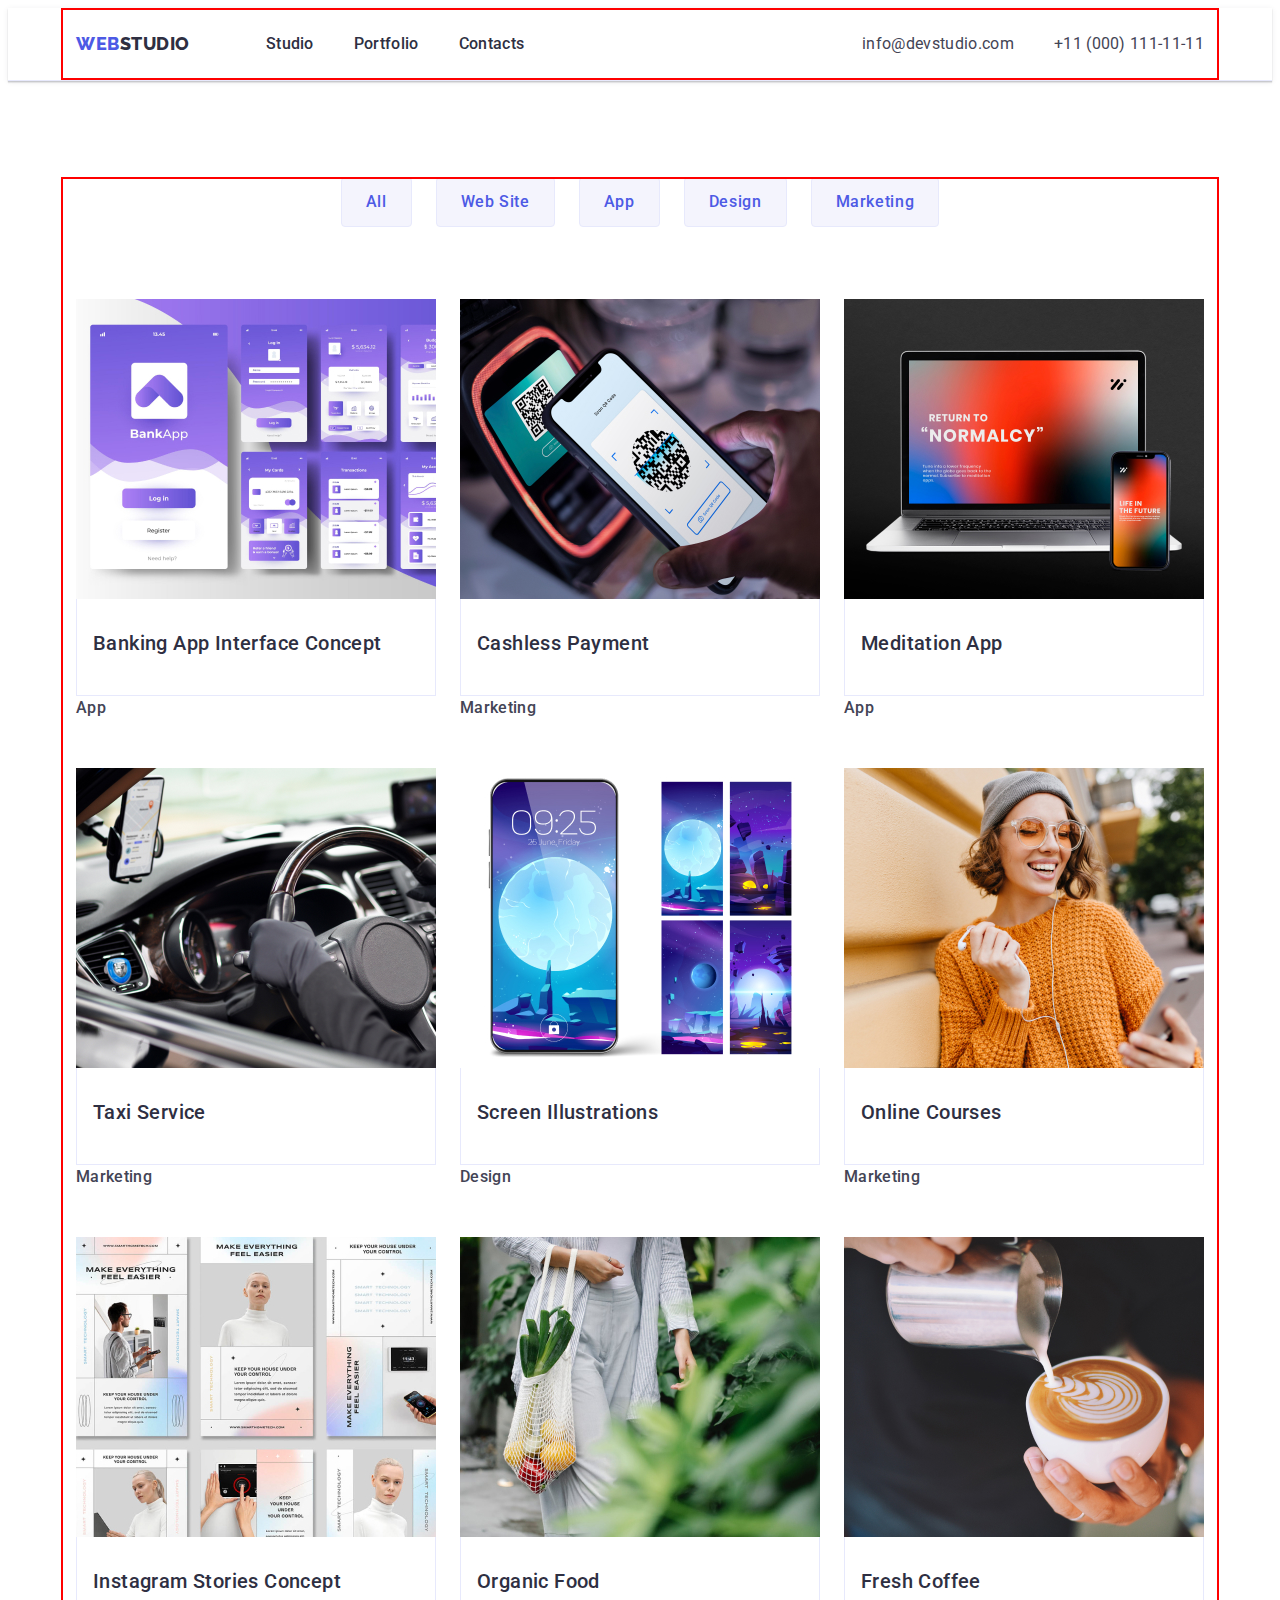
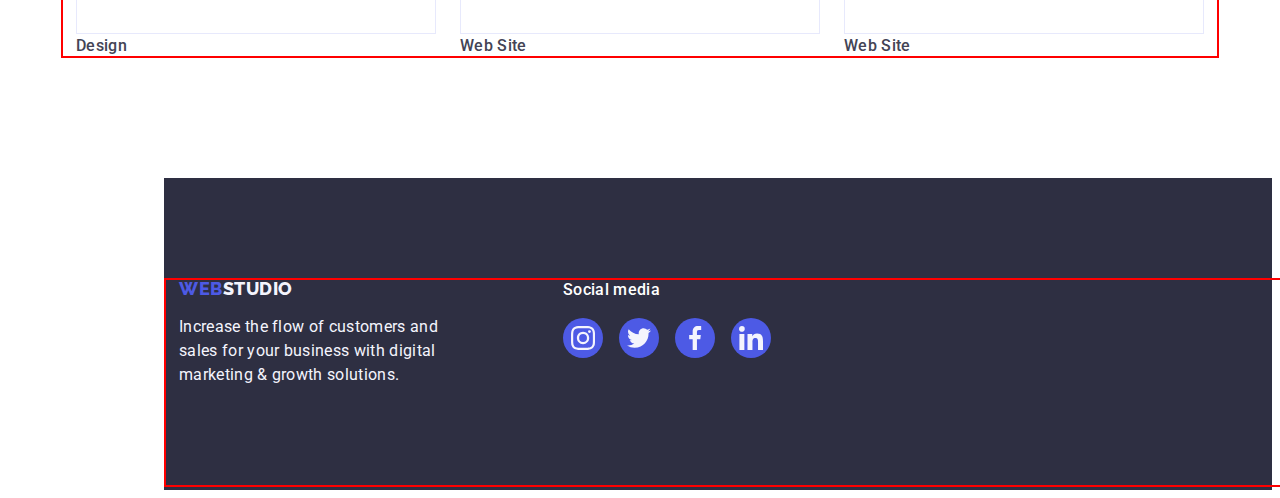
==== portfolio.html @ 08a03af3 "Initial commit" ====
<!DOCTYPE html>
<html lang="en">
  <head>
    <meta charset="UTF-8" />
    <meta http-equiv="X-UA-Compatible" content="IE=edge" />
    <meta name="viewport" content="width=device-width, initial-scale=1.0" />
    <title>WebStudio</title>
    <link rel="preconnect" href="https://fonts.googleapis.com" />
    <link rel="preconnect" href="https://fonts.gstatic.com" crossorigin />
    <link
      href="https://fonts.googleapis.com/css2?family=Raleway:wght@800&family=Roboto:wght@400;500;700&display=swap"
      rel="stylesheet"
    />
    <link
      rel="stylesheet"
      href="https://cdnjs.cloudflare.com/ajax/libs/modern-normalize/1.1.0/modern-normalize.min.css"
      integrity="sha512-wpPYUAdjBVSE4KJnH1VR1HeZfpl1ub8YT/NKx4PuQ5NmX2tKuGu6U/JRp5y+Y8XG2tV+wKQpNHVUX03MfMFn9Q=="
      crossorigin="anonymous"
      referrerpolicy="no-referrer"
    />
    <link rel="stylesheet" href="./css/styles.css" />
  </head>
  <body>
    <header class="header">
      <div class="header-container container">
        <nav class="header-main-nav">
          <a class="header-nav-logo link" href="./index.html"
            >Web<span class="header-logo-studio">Studio</span>
          </a>
          <ul class="header-nav-list list">
            <li class="header-nav-item">
              <a class="header-nav-link link" href="./index.html">Studio</a>
            </li>
            <li class="header-nav-item">
              <a class="header-nav-link link" href="./portfolio.html"
                >Portfolio</a
              >
            </li>
            <li class="header-nav-item">
              <a class="header-nav-link link" href="">Contacts</a>
            </li>
          </ul>
        </nav>
        <address class="header-address">
          <ul class="header-address-list list">
            <li class="header-address-item">
              <a
                class="header-address-link link"
                href="mailto:info@devstudio.com"
                >info@devstudio.com</a
              >
            </li>
            <li class="header-address-item">
              <a class="header-address-link link" href="tel:+110001111111"
                >+11 (000) 111-11-11</a
              >
            </li>
          </ul>
        </address>
      </div>
    </header>
    <main>
      <section class="filters">
        <div class="portfolio-container container">
          <h1 hidden>filters</h1>
          <ul class="filters-list list">
            <li class="filters-list-item">
              <button class="filters-button-all" type="button">All</button>
            </li>
            <li class="filters-list-item">
              <button class="filters-button-all" type="button">Web Site</button>
            </li>
            <li class="filters-list-item">
              <button class="filters-button-all" type="button">App</button>
            </li>
            <li class="filters-list-item">
              <button class="filters-button-all" type="button">Design</button>
            </li>
            <li class="filters-list-item">
              <button class="filters-button-all" type="button">
                Marketing
              </button>
            </li>
          </ul>
          <ul class="row-list list">
            <li class="row-list-item">
              <a class="row-link link" href="">
                <img
                  class="row-list-img"
                  src="./images/Row-1/img-1.jpg"
                  alt="Banking App"
                  width="360"
                  height="300"
                />
                <div class="app">
                  <h2 class="row-subtitle">Banking App Interface Concept</h2>
                </div>
                <p class="row-desc">App</p>
              </a>
            </li>
            <li class="row-list-item">
              <a class="row-link link" href="">
                <img
                  class="row-list-img"
                  src="./images/Row-1/img-2.jpg"
                  alt="Payment"
                  width="360"
                  height="300"
                />
                <div class="app">
                  <h2 class="row-subtitle">Cashless Payment</h2>
                </div>
                <p class="row-desc">Marketing</p>
              </a>
            </li>
            <li class="row-list-item">
              <a class="row-link link" href="">
                <img
                  class="row-list-img"
                  src="./images/Row-1/img-3.jpg"
                  alt="Meditation App"
                  width="360"
                  height="300"
                />
                <div class="app">
                  <h2 class="row-subtitle">Meditation App</h2>
                </div>
                <p class="row-desc">App</p>
              </a>
            </li>
            <li class="row-list-item">
              <a class="row-link link" href="">
                <img
                  class="row-list-img"
                  src="./images/Row-2/img-1.jpg"
                  alt="Taxi"
                  width="360"
                  height="300"
                />
                <div class="app">
                  <h2 class="row-subtitle">Taxi Service</h2>
                </div>
                <p class="row-desc">Marketing</p>
              </a>
            </li>
            <li class="row-list-item">
              <a class="row-link link" href="">
                <img
                  class="row-list-img"
                  src="./images/Row-2/img-2.jpg"
                  alt="Screen"
                  width="360"
                  height="300"
                />
                <div class="app">
                  <h2 class="row-subtitle">Screen Illustrations</h2>
                </div>
                <p class="row-desc">Design</p>
              </a>
            </li>
            <li class="row-list-item">
              <a class="row-link link" href="">
                <img
                  class="row-list-img"
                  src="./images/Row-2/img-3.jpg"
                  alt="Courses"
                  width="360"
                  height="300"
                />
                <div class="app">
                  <h2 class="row-subtitle">Online Courses</h2>
                </div>
                <p class="row-desc">Marketing</p>
              </a>
            </li>
            <li class="row-list-item">
              <a class="row-link link" href="">
                <img
                  class="row-list-img"
                  src="./images/Row-3/img-1.jpg"
                  alt="Instagram"
                  width="360"
                  height="300"
                />
                <div class="app">
                  <h2 class="row-subtitle">Instagram Stories Concept</h2>
                </div>
                <p class="row-desc">Design</p>
              </a>
            </li>
            <li class="row-list-item">
              <a class="row-link link" href="">
                <img
                  class="row-list-img"
                  src="./images/Row-3/img-2.jpg"
                  alt="Food"
                  width="360"
                  height="300"
                />
                <div class="app">
                  <h2 class="row-subtitle">Organic Food</h2>
                </div>
                <p class="row-desc">Web Site</p>
              </a>
            </li>
            <li class="row-list-item">
              <a class="row-link link" href="">
                <img
                  class="row-list-img"
                  src="./images/Row-3/img-3.jpg"
                  alt="Coffee"
                  width="360"
                  height="300"
                />
                <div class="app">
                  <h2 class="row-subtitle">Fresh Coffee</h2>
                </div>
                <p class="row-desc">Web Site</p>
              </a>
            </li>
          </ul>
        </div>
      </section>
    </main>
    <footer class="footer">
      <div class="footer-container container">
        <div class="footer-logo-container">
          <a class="footer-link link" href="./index.html"
            >Web<span class="logo-web-studio">Studio</span>
          </a>
          <p class="footer-desc">
            Increase the flow of customers and sales for your business with
            digital marketing & growth solutions.
          </p>
        </div>
        <div class="social-container">
          <p class="social-media">Social media</p>
          <ul class="socials-footer list">
            <li class="socials-item-footer">
              <a
                class="socials-link-footer link"
                href=""
                target="_blank"
                rel="noopener noreferrer"
                aria-label="Instagram icon"
              >
                <svg class="social-icons" width="24" height="24">
                  <use href="./images/icons.svg#instagram"></use>
                </svg>
              </a>
            </li>
            <li class="socials-item-footer">
              <a
                class="socials-link-footer link"
                href=""
                target="_blank"
                rel="noopener noreferrer"
                aria-label="Twitter icon"
              >
                <svg class="social-icons" width="24" height="24">
                  <use href="./images/icons.svg#twitter"></use>
                </svg>
              </a>
            </li>
            <li class="socials-item-footer">
              <a
                class="socials-link-footer link"
                href=""
                target="_blank"
                rel="noopener noreferrer"
                aria-label="Facebook icon"
              >
                <svg class="social-icons" width="24" height="24">
                  <use href="./images/icons.svg#facebook"></use>
                </svg>
              </a>
            </li>
            <li class="socials-item-footer">
              <a
                class="socials-link-footer link"
                href=""
                target="_blank"
                rel="noopener noreferrer"
                aria-label="Linkedin icon"
              >
                <svg class="social-icons" width="24" height="24">
                  <use href="./images/icons.svg#linkedin"></use>
                </svg>
              </a>
            </li>
          </ul>
        </div>
      </div>
    </footer>
  </body>
</html>
---- css/styles.css ----
:root {
  /* Fonts */
  --primary-font: Roboto, sans-serif;
  --secondary-font: Raleway, sans-serif;
  /* Color */
  --color-iris: #4d5ae5;
  --color-ocean: #404bbf;
  --color-navy-blue: #2e2f42;
  --color-green: #31d0aa;
  --color-slate: #434455;
  --color-light-slate: #8e8f99;
  --color-cornflower: #e7e9fc;
  --color-cloud: #f4f4fd;
  --color-navy-blue-modal: #2e2f42;
  --color-grey: #2e2f42;
  --color-white: #ffffff;
  --color-dairy: #fcfcfc;
  /* Others */
}

html {
  box-sizing: border-box;
}

*,
*::before,
*::after {
  box-sizing: inherit;
}

/* Base styles */
body {
  font-size: 16px;
  font-family: Roboto, sans-serif;
  font-weight: 400;
  font-style: normal;
  line-height: 24px;
  letter-spacing: 0.02em;
  text-decoration: none;
  text-transform: none;
  color: #434455;
  background-color: #ffffff;
}

/* Normalize vs Reset */
img {
  display: block;
}

.button {
  display: flex;
  font-family: Roboto, sans-serif;
  cursor: pointer;
  min-width: 169px;
  height: 56px;
  margin-left: 636px;
  position: absolute;
  flex-direction: row;
  align-items: flex-start;
  padding: 16px 32px;
  gap: 10px;
}
.section {
}

h1,
h2,
h3,
h4,
h5,
h6,
p {
  margin: 0;
}

.list {
  color: inherit;
  list-style: none;
  padding: 0;
  margin: 0;
}

.link {
  text-decoration: none;
}

.container {
  width: 1158px;
  margin: 0 auto;
  padding: 0 15px;

  outline: 2px solid red;
  outline-offset: -2px;
}

/* reset start */

.section-title {
  font-size: 36px;
  font-family: 'Roboto';
  font-weight: 700;
  font-style: normal;
  line-height: 40px;
  letter-spacing: 0.02em;
  text-decoration: none;
  text-transform: capitalize;
}
.subtitle {
  font-size: 20px;
  font-family: 'Roboto';
  font-weight: 500;
  font-style: normal;
  line-height: 24px;
  letter-spacing: 0.02em;
  text-decoration: none;
  text-transform: none;
}

.desc {
  font-size: 16px;
  font-family: 'Roboto';
  font-weight: 500;
  font-style: normal;
  line-height: 24px;
  letter-spacing: 0.02em;
  text-decoration: none;
  text-transform: none;
}

.small-text {
  font-size: 12px;
  font-family: 'Roboto';
  font-weight: 400;
  font-style: normal;
  line-height: 14px;
  letter-spacing: 0.04em;
  text-decoration: none;
  text-transform: none;
}

/* Header styles */
.header {
  border-bottom: 1px solid #e7e9fc;
  box-shadow: 0px 2px 1px rgba(46, 47, 66, 0.08),
    0px 1px 1px rgba(46, 47, 66, 0.16), 0px 1px 6px rgba(46, 47, 66, 0.08);
}

.header-container {
  display: flex;
  align-items: center;
  height: 72px;
}
.header-main-nav {
  display: flex;
  align-items: center;
  margin-right: auto;
}
.header-nav-link {
  font-family: Roboto, sans-serif;
  font-style: normal;
  font-weight: 500;
  font-size: 16px;
  line-height: 1.5;
  letter-spacing: 0.02em;
  color: #2e2f42;
}
.header-nav-logo {
  font-family: Raleway, sans-serif;
  font-style: normal;
  font-weight: 800;
  font-size: 18px;
  line-height: 1.17;
  display: flex;
  align-items: center;
  letter-spacing: 0.03em;
  text-transform: uppercase;
  color: var(--color-iris);
  margin-right: 76px;
}

.span {
  color: var(--color-navy-blue);
}
.header-nav-link:hover,
.header-nav-link:focus {
  color: var(--color-ocean);
}

.header-logo-studio {
  font-family: Raleway, sans-serif;
  font-style: normal;
  font-weight: 800;
  font-size: 18px;
  line-height: 1.17;
  letter-spacing: 0.03em;
  text-transform: uppercase;
  color: var(--color-navy-blue);
}
.header-nav-list {
  display: flex;
  gap: 40px;
}
.header-nav-item {
}
.header-address {
  font-style: normal;
}
.header-address-list {
  display: flex;
  gap: 40px;
}
.header-address-item {
}
.header-address-link {
  font-family: 'Roboto';
  font-style: normal;
  font-weight: 400;
  font-size: 16px;
  line-height: 24px;
  letter-spacing: 0.02em;
  color: #434455;
}
.header-address-link:hover,
.header-address-link:focus {
  color: #404bbf;
}

/* Section-Hero */

.hero-section {
  max-width: 1440px;
  height: 600px;
  margin-left: auto;
  margin-right: auto;
  background-color: var(--color-navy-blue);
  padding: 188px 0;
  background-image: linear-gradient(
      rgba(46, 47, 66, 0.7),
      rgba(46, 47, 66, 0.7)
    ),
    url(../images/Hero/hero.jpeg);
  background-repeat: no-repeat;
  background-position: center;
  background-size: cover;
}
.hero-container {
}
.main-hero-title {
  font-size: 56px;
  font-family: Roboto, sans-serif;
  font-weight: 700;
  font-style: normal;
  line-height: 1.07;
  text-align: center;
  letter-spacing: 0.02em;
  text-decoration: none;
  text-transform: none;
  color: #ffffff;
  max-width: 496px;
}
.hero-title-container {
}

.button {
  font-family: Roboto, sans-serif;
  background-color: var(--color-iris);
  font-style: normal;
  font-weight: 500;
  font-size: 16px;
  line-height: 1.5;
  align-items: center;
  letter-spacing: 0.04em;
  color: #ffffff;
  text-decoration: none;
  text-transform: none;
  height: 56px;
  border: none;
  border-radius: 4px;
}
.button:hover,
.button:focus {
  background-color: var(--color-ocean);
}

/* Section-1-advantage */

.advantage-section {
  padding: 120px 0;
}

.main-advantage-section {
}
.advantage-list {
  display: flex;
  gap: 24px;
}

.advantage-list-item {
  width: calc((100% - 72px) / 4);
}
.feature-icon {
  display: flex;
  align-items: center;
  justify-content: center;
  height: 112px;
  background-color: #f4f4fd;
  border-radius: 4px;
  margin-bottom: 8px;
}

.advantage-list-title {
  font-size: 20px;
  font-family: 'Roboto';
  font-weight: 500;
  font-style: normal;
  line-height: 1.2;
  letter-spacing: 0.02em;
  text-decoration: none;
  text-transform: none;
  color: #2e2f42;
  margin-bottom: 8px;
}
.advantage-list-subtitle {
}

/* Section-2-work */

.work-section {
  padding-bottom: 120px;
}

.section-title {
  font-size: 36px;
  font-family: 'Roboto';
  font-weight: 700;
  font-style: normal;
  line-height: 1.11;
  letter-spacing: 0.02em;
  text-decoration: none;
  text-transform: capitalize;
  text-align: center;
  color: #2e2f42;
  margin-bottom: 72px;
}
.work-title {
}
.work-list {
  display: flex;
  gap: 24px;
}
.list {
}
.work-list-item {
  width: calc((100% - 48px) / 3);
}
.work-list-img {
}

/* Section-3-team */

.team-section {
  background-color: #f4f4fd;
  padding: 120px 0;
}

.section-title {
  font-size: 36px;
  font-family: 'Roboto';
  font-weight: 700;
  font-style: normal;
  line-height: 1.11;
  letter-spacing: 0.02em;
  text-decoration: none;
  text-transform: capitalize;
  text-align: center;
  color: #2e2f42;
  margin-bottom: 72px;
}
.team-title {
}
.team-list {
  display: flex;
  gap: 24px;
}
.team-list-item {
  background-color: #ffffff;
  width: calc((100% - 72px) / 4);
  border-radius: 0px 0px 4px 4px;
  box-shadow: 0px 1px 6px rgba(46, 47, 66, 0.08),
    0px 1px 1px rgba(46, 47, 66, 0.16), 0px 2px 1px rgba(46, 47, 66, 0.08);
}
.container-profession {
  padding: 32px 0px;
}
.team-list-img {
}

.team-subtitle {
  font-size: 20px;
  font-family: 'Roboto';
  font-weight: 500;
  font-style: normal;
  line-height: 1.2;
  letter-spacing: 0.02em;
  text-decoration: none;
  text-transform: none;
  color: #2e2f42;
  text-align: center;
  margin-bottom: 8px;
}
.team-desc {
  font-size: 16px;
  font-family: 'Roboto';
  font-weight: 500;
  font-style: normal;
  line-height: 1.5;
  letter-spacing: 0.02em;
  text-decoration: none;
  text-transform: none;
  color: #434455;
  text-align: center;
}

.socials {
  display: flex;
  justify-content: center;
  gap: 24px;
}
.socials-item {
  width: 40px;
  height: 40px;
}
.socials-link {
  width: 100%;
  height: 100%;
  background-color: var(--color-iris);
  border-radius: 50%;
  display: flex;
  align-items: center;
  justify-content: center;
}
.socials-link:hover,
.socials-link:focus {
  background-color: var(--color-ocean);
}
.social-icons {
  fill: var(--color-cloud);
}

/* Section-4-customers */

.customers-section {
  padding-top: 120px;
  padding-bottom: 120px;
}
.customers-title {
  font-size: 36px;
  line-height: 1.1;
  color: var(--color-grey);
  margin-bottom: 72px;
  text-align: center;
}
.customers-list {
  display: flex;
  gap: 24px;
}
.customers-list-item {
  width: calc((100%-120px) / 6);
  height: 88px;
}
.customers-link {
  width: 100%;
  height: 100%;
  border: 1px solid #8e8f99;
  border-radius: 4px;
  display: flex;
  align-items: center;
  justify-content: center;
  color: var(--color-light-slate);
}
.customers-link:hover,
.customers-link:focus {
  border-color: var(--color-ocean);
  color: var(--color-ocean);
}
.customers-icons {
  fill: currentColor;
}
/* Footer styles */

.footer {
  max-width: 1440px;
  height: 312px;
  background-color: #2e2f42;
  padding: 100px 0;
  margin-left: auto;
  margin-right: auto;
  margin-left: 156px;
}
.footer-container {
  display: flex;
  align-items: baseline;
}
.social-container {
}
.footer-logo-container {
  margin-right: 120px;
}
.social-media {
  font-weight: 500;
  font-size: 16px;
  line-height: 1.5;
  letter-spacing: 0.02em;
  color: var(--color-white);
  margin-bottom: 16px;
}
.socials-footer {
  display: flex;
  gap: 16px;
}
.socials-item-footer {
  width: 40px;
  height: 40px;
}
.socials-link-footer {
  width: 100%;
  height: 100%;
  background-color: var(--color-iris);
  border-radius: 50%;
  display: flex;
  align-items: center;
  justify-content: center;
}
.socials-link-footer:hover,
.socials-link-footer:focus {
  background-color: var(--color-green);
}
.footer-link {
  font-family: Raleway, sans-serif;
  font-style: normal;
  font-weight: 800;
  font-size: 18px;
  line-height: 1.17;
  letter-spacing: 0.03em;
  text-transform: uppercase;
  color: var(--color-iris);
  display: flex;
  margin-bottom: 16px;
}

.logo-web-studio {
  font-family: Raleway, sans-serif;
  font-style: normal;
  font-weight: 800;
  font-size: 18px;
  line-height: 1.17;
  letter-spacing: 0.03em;
  text-transform: uppercase;
  color: #f4f4fd;
}
.footer-desc {
  font-family: 'Roboto';
  font-style: normal;
  font-weight: 400;
  font-size: 16px;
  line-height: 1.5;
  letter-spacing: 0.02em;
  color: #f4f4fd;

  width: 264px;
  height: 72px;
  margin-bottom: 100px;
}
.span {
  color: #f4f4fd;
}

/* PORTFOLIO */

.header {
}
.header-nav-link {
  font-family: 'Roboto';
  font-style: normal;
  font-weight: 500;
  font-size: 16px;
  line-height: 1.5;
  letter-spacing: 0.02em;
  color: #2e2f42;
}
.header-nav-logo {
  font-family: Raleway, sans-serif;
  font-style: normal;
  font-weight: 800;
  font-size: 18px;
  line-height: 1.17;
  display: flex;
  align-items: center;
  letter-spacing: 0.03em;
  text-transform: uppercase;
  color: var(--color-iris);
}

.span {
  color: var(--color-navy-blue);
}
.header-nav-link:hover,
.header-nav-link:focus {
  color: var(--color-ocean);
}

.header-logo-studio {
  font-family: Raleway, sans-serif;
  font-style: normal;
  font-weight: 800;
  font-size: 18px;
  line-height: 1.17;
  letter-spacing: 0.03em;
  text-transform: uppercase;
  color: var(--color-navy-blue);
}
.header-nav-list {
}
.header-nav-item {
}
.header-address {
  font-style: normal;
}
.header-address-list {
}
.header-address-item {
}
.header-address-link {
  font-family: 'Roboto';
  font-style: normal;
  font-weight: 400;
  font-size: 16px;
  line-height: 24px;
  letter-spacing: 0.02em;
  color: #434455;
}
.header-address-link:hover,
.header-address-link:focus {
  color: #404bbf;
}

/* Filters styles */

.filters {
  padding: 96px 0 120px;
}
.filters-list {
  display: flex;
  justify-content: center;
  gap: 24px;
  margin-bottom: 72px;
}
.filters-list-item {
}

.filters-button-all {
  font-family: Roboto, sans-serif;
  font-style: normal;
  font-weight: 500;
  font-size: 16px;
  line-height: 1.5;
  letter-spacing: 0.04em;
  color: #4d5ae5;
  background: #f4f4fd;
  cursor: pointer;
  padding: 12px 24px;
  border: 1px solid var(--color-cornflower);
  border-radius: 4px;
}
.filters-button-all:hover,
.filters-button-all:focus {
  background-color: #404bbf;
  color: #ffffff;
  border: 1px solid transparent;
  box-shadow: 0px 3px 1px rgba(0, 0, 0, 0.1), 0px 2px 1px rgba(0, 0, 0, 0.08),
    0px 2px 2px rgba(0, 0, 0, 0.12);
}

.list {
}

.row-list {
  display: flex;
  flex-wrap: wrap;
  column-gap: 24px;
  row-gap: 48px;
}

.row-list-item {
  width: calc((100% - 48px) / 3);
  display: block;
}
.row-link {
  display: block;
}
.row-link:hover,
.row-link:focus {
  box-shadow: 0px 1px 6px rgba(46, 47, 66, 0.08),
    0px 1px 1px rgba(46, 47, 66, 0.16), 0px 2px 1px rgba(46, 47, 66, 0.08);
}
.row-list-img {
}
.app {
  padding: 32px 16px;
  border: 1px solid #e7e9fc;
  border-top: none;
}
.row-subtitle {
  font-size: 20px;
  font-family: 'Roboto';
  font-weight: 500;
  font-style: normal;
  line-height: 1.2;
  letter-spacing: 0.02em;
  text-decoration: none;
  text-transform: none;
  color: #2e2f42;
  margin-bottom: 8px;
}
.row-desc {
  font-size: 16px;
  font-family: 'Roboto';
  font-weight: 500;
  font-style: normal;
  line-height: 1.5;
  letter-spacing: 0.02em;
  text-decoration: none;
  text-transform: none;
  color: #434455;
}
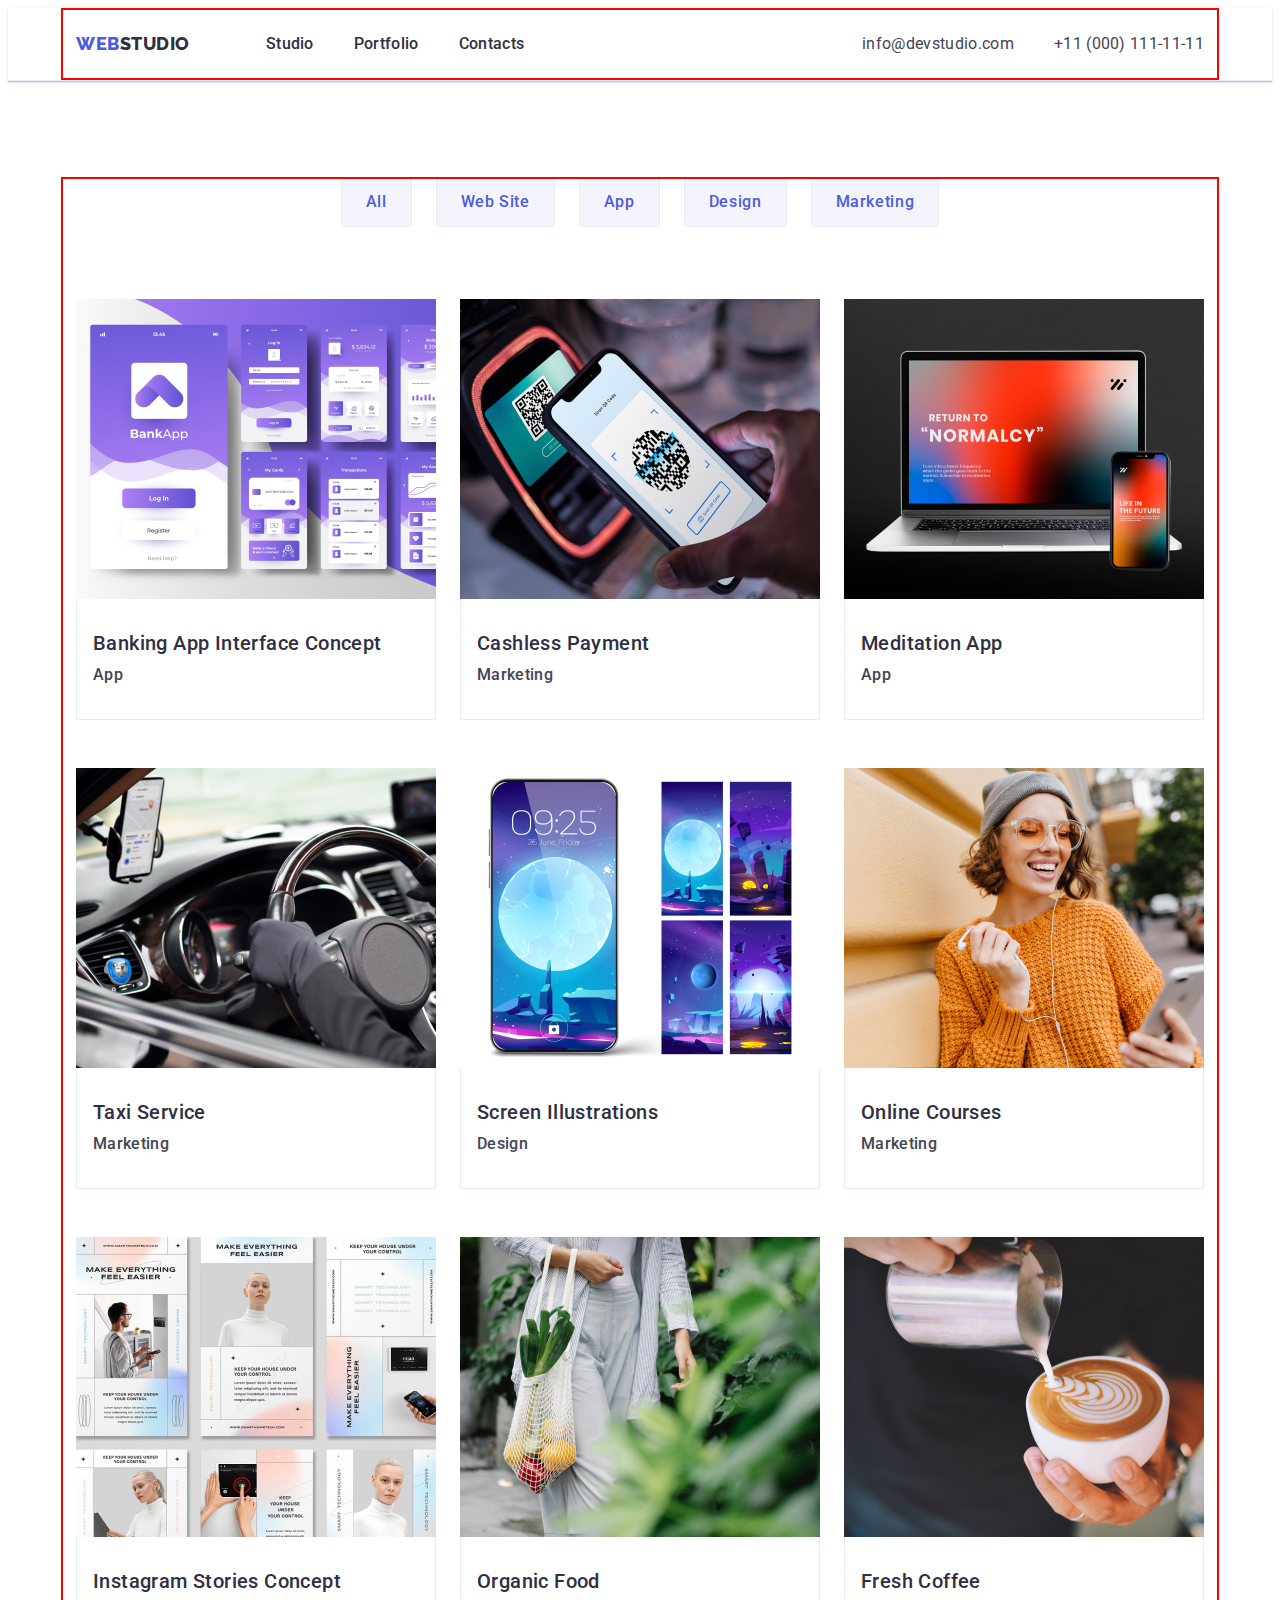
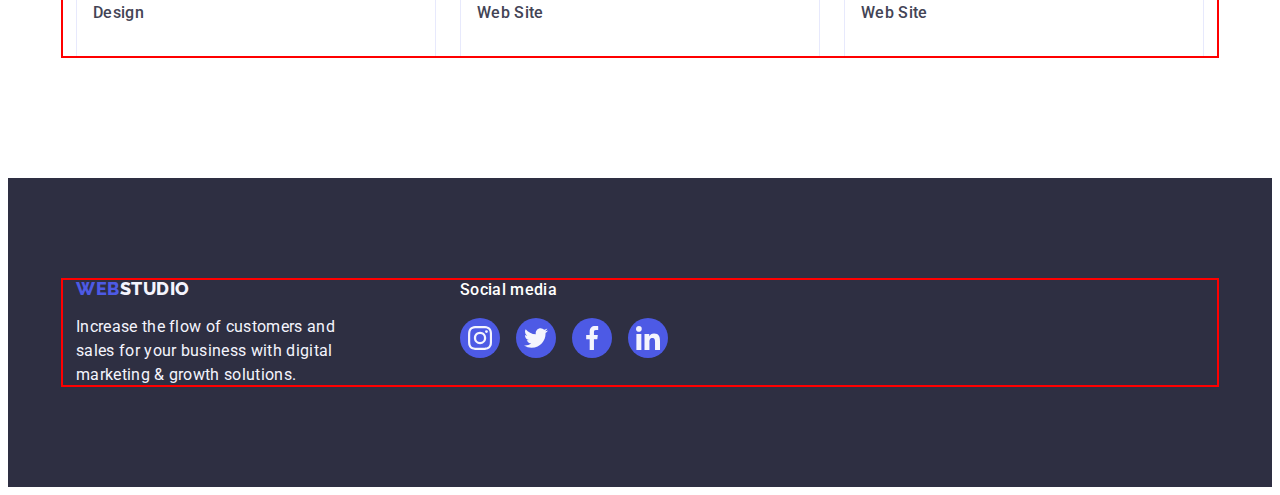
==== commit 86385765: "remark" ====
--- a/portfolio.html
+++ b/portfolio.html
@@ -94,8 +94,8 @@
                 />
                 <div class="app">
                   <h2 class="row-subtitle">Banking App Interface Concept</h2>
-                </div>
-                <p class="row-desc">App</p>
+                  <p class="row-desc">App</p>
+                </div>
               </a>
             </li>
             <li class="row-list-item">
@@ -109,8 +109,8 @@
                 />
                 <div class="app">
                   <h2 class="row-subtitle">Cashless Payment</h2>
-                </div>
-                <p class="row-desc">Marketing</p>
+                  <p class="row-desc">Marketing</p>
+                </div>
               </a>
             </li>
             <li class="row-list-item">
@@ -124,8 +124,8 @@
                 />
                 <div class="app">
                   <h2 class="row-subtitle">Meditation App</h2>
-                </div>
-                <p class="row-desc">App</p>
+                  <p class="row-desc">App</p>
+                </div>
               </a>
             </li>
             <li class="row-list-item">
@@ -139,8 +139,8 @@
                 />
                 <div class="app">
                   <h2 class="row-subtitle">Taxi Service</h2>
-                </div>
-                <p class="row-desc">Marketing</p>
+                  <p class="row-desc">Marketing</p>
+                </div>
               </a>
             </li>
             <li class="row-list-item">
@@ -154,8 +154,8 @@
                 />
                 <div class="app">
                   <h2 class="row-subtitle">Screen Illustrations</h2>
-                </div>
-                <p class="row-desc">Design</p>
+                  <p class="row-desc">Design</p>
+                </div>
               </a>
             </li>
             <li class="row-list-item">
@@ -169,8 +169,8 @@
                 />
                 <div class="app">
                   <h2 class="row-subtitle">Online Courses</h2>
-                </div>
-                <p class="row-desc">Marketing</p>
+                  <p class="row-desc">Marketing</p>
+                </div>
               </a>
             </li>
             <li class="row-list-item">
@@ -184,8 +184,8 @@
                 />
                 <div class="app">
                   <h2 class="row-subtitle">Instagram Stories Concept</h2>
-                </div>
-                <p class="row-desc">Design</p>
+                  <p class="row-desc">Design</p>
+                </div>
               </a>
             </li>
             <li class="row-list-item">
@@ -199,8 +199,8 @@
                 />
                 <div class="app">
                   <h2 class="row-subtitle">Organic Food</h2>
-                </div>
-                <p class="row-desc">Web Site</p>
+                  <p class="row-desc">Web Site</p>
+                </div>
               </a>
             </li>
             <li class="row-list-item">
@@ -214,8 +214,8 @@
                 />
                 <div class="app">
                   <h2 class="row-subtitle">Fresh Coffee</h2>
-                </div>
-                <p class="row-desc">Web Site</p>
+                  <p class="row-desc">Web Site</p>
+                </div>
               </a>
             </li>
           </ul>
--- a/css/styles.css
+++ b/css/styles.css
@@ -257,8 +257,8 @@
   text-transform: none;
   color: #ffffff;
   max-width: 496px;
-}
-.hero-title-container {
+  margin: auto;
+  margin-bottom: 48px;
 }
 
 .button {
@@ -411,7 +411,7 @@
 .team-desc {
   font-size: 16px;
   font-family: 'Roboto';
-  font-weight: 500;
+  font-weight: 400;
   font-style: normal;
   line-height: 1.5;
   letter-spacing: 0.02em;
@@ -419,6 +419,7 @@
   text-transform: none;
   color: #434455;
   text-align: center;
+  margin-bottom: 8px;
 }
 
 .socials {
@@ -489,13 +490,8 @@
 /* Footer styles */
 
 .footer {
-  max-width: 1440px;
-  height: 312px;
   background-color: #2e2f42;
   padding: 100px 0;
-  margin-left: auto;
-  margin-right: auto;
-  margin-left: 156px;
 }
 .footer-container {
   display: flex;
@@ -568,8 +564,6 @@
   color: #f4f4fd;
 
   width: 264px;
-  height: 72px;
-  margin-bottom: 100px;
 }
 .span {
   color: #f4f4fd;
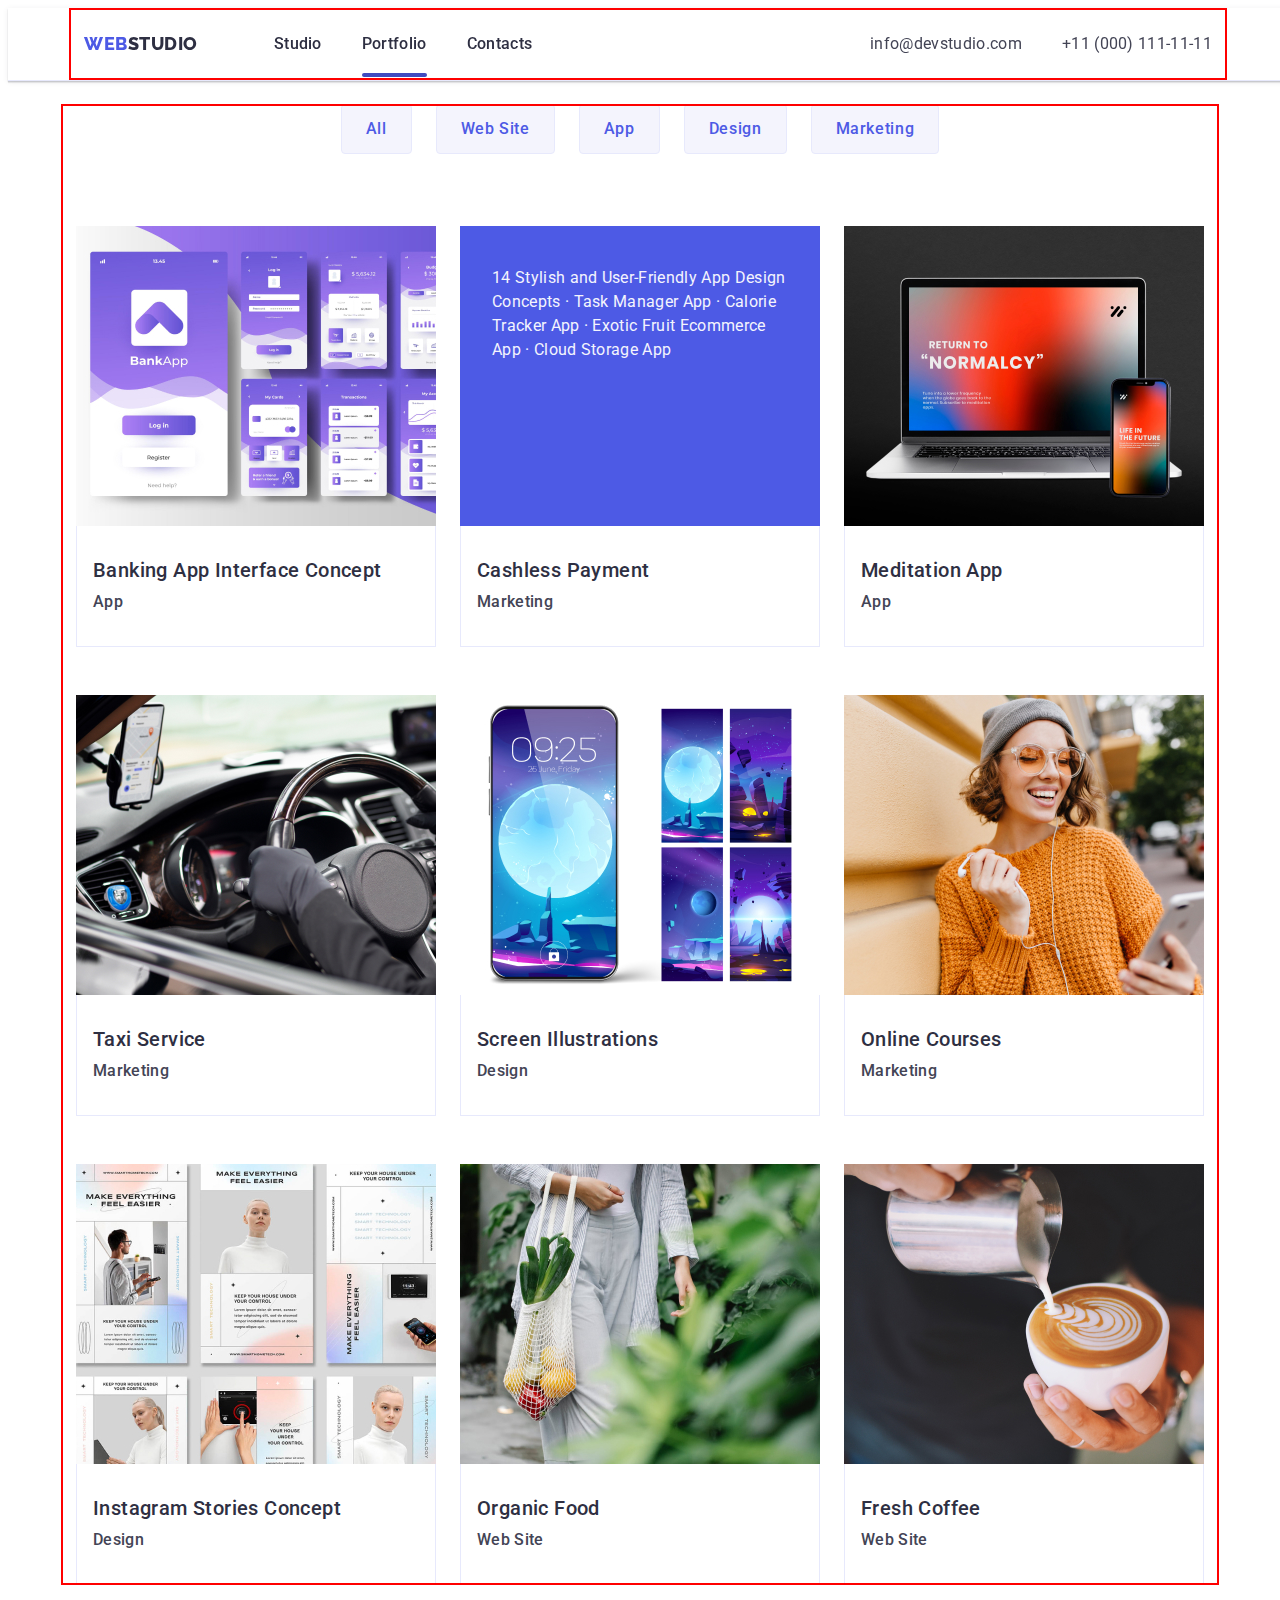
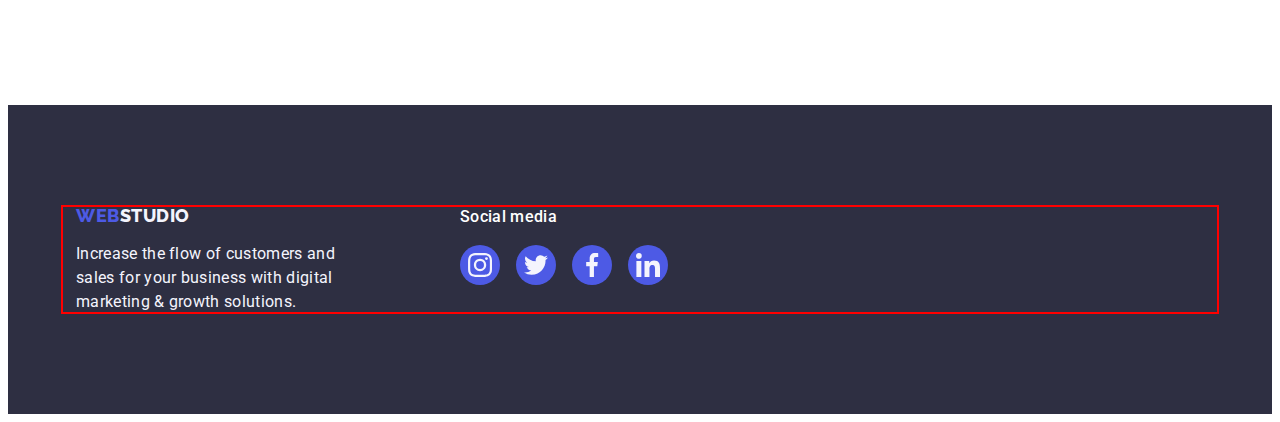
==== commit 73e343ba: "preposition" ====
--- a/portfolio.html
+++ b/portfolio.html
@@ -32,7 +32,7 @@
               <a class="header-nav-link link" href="./index.html">Studio</a>
             </li>
             <li class="header-nav-item">
-              <a class="header-nav-link link" href="./portfolio.html"
+              <a class="header-nav-link link active" href="./portfolio.html"
                 >Portfolio</a
               >
             </li>
@@ -100,13 +100,22 @@
             </li>
             <li class="row-list-item">
               <a class="row-link link" href="">
-                <img
-                  class="row-list-img"
-                  src="./images/Row-1/img-2.jpg"
-                  alt="Payment"
-                  width="360"
-                  height="300"
-                />
+                <div class="row-thumb">
+                  <img
+                    class="row-list-img"
+                    src="./images/Row-1/img-2.jpg"
+                    alt="Payment"
+                    width="360"
+                    height="300"
+                  />
+                  <div class="overlay">
+                    <p class="overlay-text">
+                      14 Stylish and User-Friendly App Design Concepts · Task
+                      Manager App · Calorie Tracker App · Exotic Fruit Ecommerce
+                      App · Cloud Storage App
+                    </p>
+                  </div>
+                </div>
                 <div class="app">
                   <h2 class="row-subtitle">Cashless Payment</h2>
                   <p class="row-desc">Marketing</p>
--- a/css/styles.css
+++ b/css/styles.css
@@ -140,6 +140,8 @@
 
 /* Header styles */
 .header {
+  position: fixed;
+  width: 100%;
   border-bottom: 1px solid #e7e9fc;
   box-shadow: 0px 2px 1px rgba(46, 47, 66, 0.08),
     0px 1px 1px rgba(46, 47, 66, 0.16), 0px 1px 6px rgba(46, 47, 66, 0.08);
@@ -155,7 +157,13 @@
   align-items: center;
   margin-right: auto;
 }
+.header-nav-list {
+  display: flex;
+  gap: 40px;
+}
 .header-nav-link {
+  position: relative;
+
   font-family: Roboto, sans-serif;
   font-style: normal;
   font-weight: 500;
@@ -184,6 +192,20 @@
 .header-nav-link:hover,
 .header-nav-link:focus {
   color: var(--color-ocean);
+}
+
+.header-nav-link::after {
+  content: '';
+  position: absolute;
+  bottom: -24px;
+  left: 0;
+  display: block;
+  width: 100%;
+  height: 4px;
+  border-radius: 2px;
+}
+.header-nav-link.active::after {
+  background-color: var(--color-ocean);
 }
 
 .header-logo-studio {
@@ -196,10 +218,7 @@
   text-transform: uppercase;
   color: var(--color-navy-blue);
 }
-.header-nav-list {
-  display: flex;
-  gap: 40px;
-}
+
 .header-nav-item {
 }
 .header-address {
@@ -569,6 +588,49 @@
   color: #f4f4fd;
 }
 
+/*Modal window */
+
+.backdrop {
+  display: none;
+  position: fixed;
+  top: 0;
+  left: 0;
+
+  width: 100%;
+  height: 100%;
+
+  background: rgba(46, 47, 66, 0.4);
+  backdrop-filter: blur (2px);
+}
+.modal {
+  position: absolute;
+  top: calc(50% - 292px);
+  left: calc(50% - 204px);
+
+  width: 408px;
+  height: 584px;
+  background-color: #fcfcfc;
+  border-radius: 4px;
+}
+.modal-close-btn {
+  position: absolute;
+
+  display: flex;
+  align-items: center;
+  justify-content: center;
+
+  top: 24px;
+  right: 24px;
+  padding: 0;
+
+  border-radius: 4px;
+}
+.modal-close-icon {
+  width: 8px;
+  height: 8px;
+  background: #2e2f42;
+}
+
 /* PORTFOLIO */
 
 .header {
@@ -697,8 +759,40 @@
   box-shadow: 0px 1px 6px rgba(46, 47, 66, 0.08),
     0px 1px 1px rgba(46, 47, 66, 0.16), 0px 2px 1px rgba(46, 47, 66, 0.08);
 }
+
+.row-thumb {
+  position: relative;
+}
 .row-list-img {
 }
+
+/* Overlay */
+.overlay {
+  position: absolute;
+  width: 100%;
+  height: 100%;
+  left: 0px;
+  top: 0px;
+
+  background: var(--color-iris);
+  mix-blend-mode: normal;
+}
+.overlay-text {
+  font-family: 'Roboto';
+  font-style: normal;
+  font-weight: 400;
+  font-size: 16px;
+  line-height: 1.5;
+  letter-spacing: 0.02em;
+
+  position: absolute;
+  width: 296px;
+  height: 96px;
+  left: 32px;
+  top: 40px;
+  color: var(--color-cloud);
+}
+
 .app {
   padding: 32px 16px;
   border: 1px solid #e7e9fc;
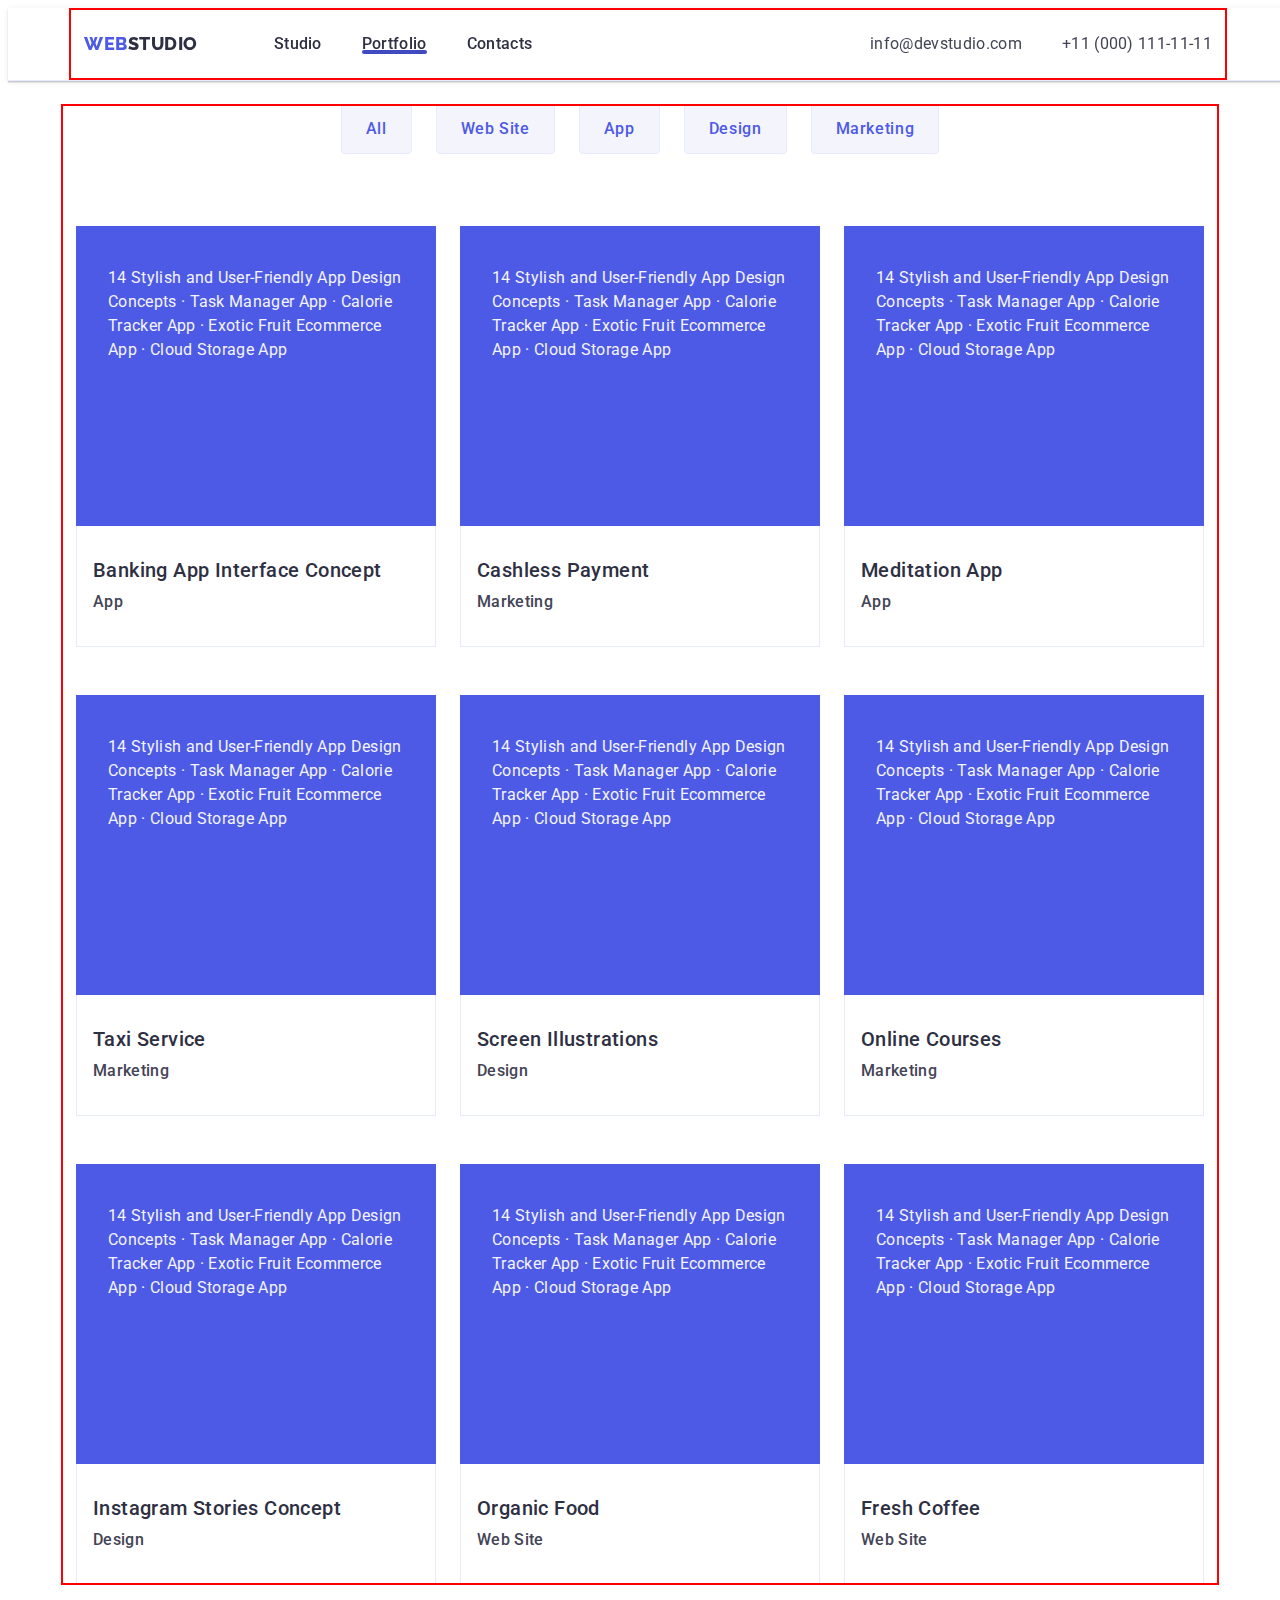
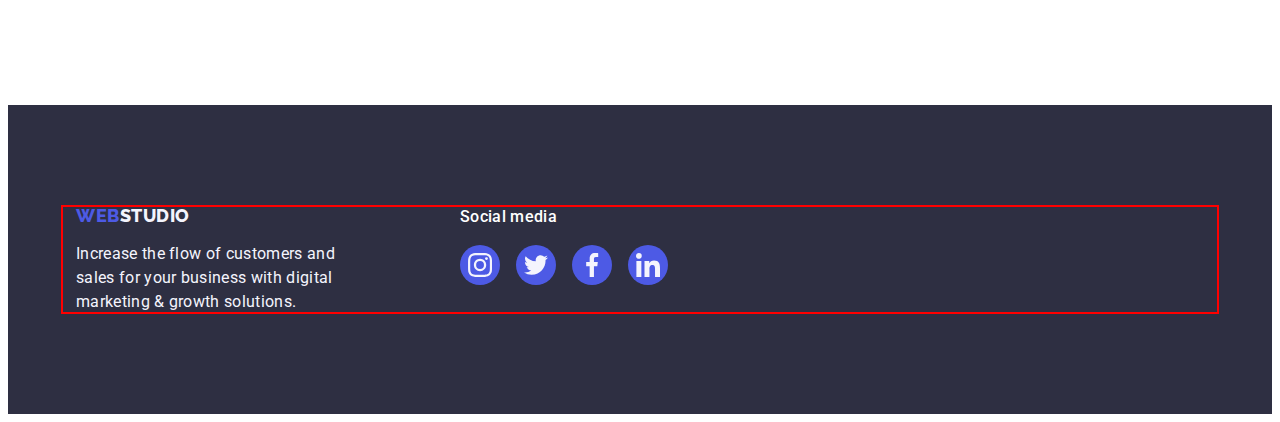
==== commit 8d098305: "portfolio" ====
--- a/portfolio.html
+++ b/portfolio.html
@@ -85,13 +85,22 @@
           <ul class="row-list list">
             <li class="row-list-item">
               <a class="row-link link" href="">
-                <img
-                  class="row-list-img"
-                  src="./images/Row-1/img-1.jpg"
-                  alt="Banking App"
-                  width="360"
-                  height="300"
-                />
+                <div class="row-thumb">
+                  <img
+                    class="row-list-img"
+                    src="./images/Row-1/img-1.jpg"
+                    alt="Banking App"
+                    width="360"
+                    height="300"
+                  />
+                  <div class="overlay">
+                    <p class="overlay-text">
+                      14 Stylish and User-Friendly App Design Concepts · Task
+                      Manager App · Calorie Tracker App · Exotic Fruit Ecommerce
+                      App · Cloud Storage App
+                    </p>
+                  </div>
+                </div>
                 <div class="app">
                   <h2 class="row-subtitle">Banking App Interface Concept</h2>
                   <p class="row-desc">App</p>
@@ -124,13 +133,22 @@
             </li>
             <li class="row-list-item">
               <a class="row-link link" href="">
-                <img
-                  class="row-list-img"
-                  src="./images/Row-1/img-3.jpg"
-                  alt="Meditation App"
-                  width="360"
-                  height="300"
-                />
+                <div class="row-thumb">
+                  <img
+                    class="row-list-img"
+                    src="./images/Row-1/img-3.jpg"
+                    alt="Meditation App"
+                    width="360"
+                    height="300"
+                  />
+                  <div class="overlay">
+                    <p class="overlay-text">
+                      14 Stylish and User-Friendly App Design Concepts · Task
+                      Manager App · Calorie Tracker App · Exotic Fruit Ecommerce
+                      App · Cloud Storage App
+                    </p>
+                  </div>
+                </div>
                 <div class="app">
                   <h2 class="row-subtitle">Meditation App</h2>
                   <p class="row-desc">App</p>
@@ -139,13 +157,22 @@
             </li>
             <li class="row-list-item">
               <a class="row-link link" href="">
-                <img
-                  class="row-list-img"
-                  src="./images/Row-2/img-1.jpg"
-                  alt="Taxi"
-                  width="360"
-                  height="300"
-                />
+                <div class="row-thumb">
+                  <img
+                    class="row-list-img"
+                    src="./images/Row-2/img-1.jpg"
+                    alt="Taxi"
+                    width="360"
+                    height="300"
+                  />
+                  <div class="overlay">
+                    <p class="overlay-text">
+                      14 Stylish and User-Friendly App Design Concepts · Task
+                      Manager App · Calorie Tracker App · Exotic Fruit Ecommerce
+                      App · Cloud Storage App
+                    </p>
+                  </div>
+                </div>
                 <div class="app">
                   <h2 class="row-subtitle">Taxi Service</h2>
                   <p class="row-desc">Marketing</p>
@@ -154,13 +181,22 @@
             </li>
             <li class="row-list-item">
               <a class="row-link link" href="">
-                <img
-                  class="row-list-img"
-                  src="./images/Row-2/img-2.jpg"
-                  alt="Screen"
-                  width="360"
-                  height="300"
-                />
+                <div class="row-thumb">
+                  <img
+                    class="row-list-img"
+                    src="./images/Row-2/img-2.jpg"
+                    alt="Screen"
+                    width="360"
+                    height="300"
+                  />
+                  <div class="overlay">
+                    <p class="overlay-text">
+                      14 Stylish and User-Friendly App Design Concepts · Task
+                      Manager App · Calorie Tracker App · Exotic Fruit Ecommerce
+                      App · Cloud Storage App
+                    </p>
+                  </div>
+                </div>
                 <div class="app">
                   <h2 class="row-subtitle">Screen Illustrations</h2>
                   <p class="row-desc">Design</p>
@@ -169,13 +205,22 @@
             </li>
             <li class="row-list-item">
               <a class="row-link link" href="">
-                <img
-                  class="row-list-img"
-                  src="./images/Row-2/img-3.jpg"
-                  alt="Courses"
-                  width="360"
-                  height="300"
-                />
+                <div class="row-thumb">
+                  <img
+                    class="row-list-img"
+                    src="./images/Row-2/img-3.jpg"
+                    alt="Courses"
+                    width="360"
+                    height="300"
+                  />
+                  <div class="overlay">
+                    <p class="overlay-text">
+                      14 Stylish and User-Friendly App Design Concepts · Task
+                      Manager App · Calorie Tracker App · Exotic Fruit Ecommerce
+                      App · Cloud Storage App
+                    </p>
+                  </div>
+                </div>
                 <div class="app">
                   <h2 class="row-subtitle">Online Courses</h2>
                   <p class="row-desc">Marketing</p>
@@ -184,13 +229,22 @@
             </li>
             <li class="row-list-item">
               <a class="row-link link" href="">
-                <img
-                  class="row-list-img"
-                  src="./images/Row-3/img-1.jpg"
-                  alt="Instagram"
-                  width="360"
-                  height="300"
-                />
+                <div class="row-thumb">
+                  <img
+                    class="row-list-img"
+                    src="./images/Row-3/img-1.jpg"
+                    alt="Instagram"
+                    width="360"
+                    height="300"
+                  />
+                  <div class="overlay">
+                    <p class="overlay-text">
+                      14 Stylish and User-Friendly App Design Concepts · Task
+                      Manager App · Calorie Tracker App · Exotic Fruit Ecommerce
+                      App · Cloud Storage App
+                    </p>
+                  </div>
+                </div>
                 <div class="app">
                   <h2 class="row-subtitle">Instagram Stories Concept</h2>
                   <p class="row-desc">Design</p>
@@ -199,13 +253,22 @@
             </li>
             <li class="row-list-item">
               <a class="row-link link" href="">
-                <img
-                  class="row-list-img"
-                  src="./images/Row-3/img-2.jpg"
-                  alt="Food"
-                  width="360"
-                  height="300"
-                />
+                <div class="row-thumb">
+                  <img
+                    class="row-list-img"
+                    src="./images/Row-3/img-2.jpg"
+                    alt="Food"
+                    width="360"
+                    height="300"
+                  />
+                  <div class="overlay">
+                    <p class="overlay-text">
+                      14 Stylish and User-Friendly App Design Concepts · Task
+                      Manager App · Calorie Tracker App · Exotic Fruit Ecommerce
+                      App · Cloud Storage App
+                    </p>
+                  </div>
+                </div>
                 <div class="app">
                   <h2 class="row-subtitle">Organic Food</h2>
                   <p class="row-desc">Web Site</p>
@@ -214,13 +277,22 @@
             </li>
             <li class="row-list-item">
               <a class="row-link link" href="">
-                <img
-                  class="row-list-img"
-                  src="./images/Row-3/img-3.jpg"
-                  alt="Coffee"
-                  width="360"
-                  height="300"
-                />
+                <div class="row-thumb">
+                  <img
+                    class="row-list-img"
+                    src="./images/Row-3/img-3.jpg"
+                    alt="Coffee"
+                    width="360"
+                    height="300"
+                  />
+                  <div class="overlay">
+                    <p class="overlay-text">
+                      14 Stylish and User-Friendly App Design Concepts · Task
+                      Manager App · Calorie Tracker App · Exotic Fruit Ecommerce
+                      App · Cloud Storage App
+                    </p>
+                  </div>
+                </div>
                 <div class="app">
                   <h2 class="row-subtitle">Fresh Coffee</h2>
                   <p class="row-desc">Web Site</p>
--- a/css/styles.css
+++ b/css/styles.css
@@ -16,6 +16,8 @@
   --color-white: #ffffff;
   --color-dairy: #fcfcfc;
   /* Others */
+  --header-idx: 10;
+  --modal-idx: 100;
 }
 
 html {
@@ -141,11 +143,16 @@
 /* Header styles */
 .header {
   position: fixed;
+  z-index: var(--header-idx);
+
   width: 100%;
   border-bottom: 1px solid #e7e9fc;
   box-shadow: 0px 2px 1px rgba(46, 47, 66, 0.08),
     0px 1px 1px rgba(46, 47, 66, 0.16), 0px 1px 6px rgba(46, 47, 66, 0.08);
 }
+.header.no-transparency {
+  background-color: var(--color-white);
+}
 
 .header-container {
   display: flex;
@@ -170,7 +177,9 @@
   font-size: 16px;
   line-height: 1.5;
   letter-spacing: 0.02em;
-  color: #2e2f42;
+  color: var(--color-grey);
+
+  transition: color 250ms cubic-bezier(0.4, 0, 0.2, 1);
 }
 .header-nav-logo {
   font-family: Raleway, sans-serif;
@@ -197,8 +206,8 @@
 .header-nav-link::after {
   content: '';
   position: absolute;
-  bottom: -24px;
   left: 0;
+  bottom: -1px;
   display: block;
   width: 100%;
   height: 4px;
@@ -206,6 +215,7 @@
 }
 .header-nav-link.active::after {
   background-color: var(--color-ocean);
+  color: var(--color-ocean);
 }
 
 .header-logo-studio {
@@ -220,6 +230,7 @@
 }
 
 .header-nav-item {
+  color: var(--color-ocean);
 }
 .header-address {
   font-style: normal;
@@ -238,6 +249,8 @@
   line-height: 24px;
   letter-spacing: 0.02em;
   color: #434455;
+
+  transition: color 250ms cubic-bezier(0.4, 0, 0.2, 1);
 }
 .header-address-link:hover,
 .header-address-link:focus {
@@ -295,6 +308,8 @@
   height: 56px;
   border: none;
   border-radius: 4px;
+
+  transition: background-color 250ms cubic-bezier(0.4, 0, 0.2, 1);
 }
 .button:hover,
 .button:focus {
@@ -458,6 +473,8 @@
   display: flex;
   align-items: center;
   justify-content: center;
+
+  transition: background-color 250ms cubic-bezier(0.4, 0, 0.2, 1);
 }
 .socials-link:hover,
 .socials-link:focus {
@@ -497,6 +514,9 @@
   align-items: center;
   justify-content: center;
   color: var(--color-light-slate);
+
+  transition: border-color 250ms cubic-bezier(0.4, 0, 0.2, 1),
+    color 250ms cubic-bezier(0.4, 0, 0.2, 1);
 }
 .customers-link:hover,
 .customers-link:focus {
@@ -545,6 +565,8 @@
   display: flex;
   align-items: center;
   justify-content: center;
+
+  transition: background-color 250ms cubic-bezier(0.4, 0, 0.2, 1);
 }
 .socials-link-footer:hover,
 .socials-link-footer:focus {
@@ -601,16 +623,30 @@
 
   background: rgba(46, 47, 66, 0.4);
   backdrop-filter: blur (2px);
+  z-index: var(--modal-idx);
+
+  transition: opacity 250ms cubic-bezier(0.4, 0, 0.2, 1),
+    visibility 250ms cubic-bezier(0.4, 0, 0.2, 1);
+}
+.backdrop.is-hidden {
+  opacity: 0;
+  visibility: hidden;
+  pointer-events: none;
 }
 .modal {
   position: absolute;
   top: calc(50% - 292px);
   left: calc(50% - 204px);
+  transform: translate(-50%, -50%) scale(1);
 
   width: 408px;
-  height: 584px;
+  min-height: 576px;
   background-color: #fcfcfc;
   border-radius: 4px;
+  box-shadow: 0px 1px 1px rgba(0, 0, 0, 0.14), 0px 1px 3px rgba(0, 0, 0, 0.12),
+    0px 2px 1px rgba(0, 0, 0, 0.2);
+
+  transition: transform 250ms cubic-bezier(0.4, 0, 0.2, 1);
 }
 .modal-close-btn {
   position: absolute;
@@ -619,86 +655,39 @@
   align-items: center;
   justify-content: center;
 
+  width: 24px;
+  height: 24px;
   top: 24px;
   right: 24px;
   padding: 0;
-
-  border-radius: 4px;
-}
+  border-radius: 50%;
+
+  background-color: var(--color-cornflower);
+  border: 1px solid rgba(0, 0, 0, 0.1);
+  cursor: pointer;
+  transition: background-color 250ms cubic-bezier(0.4, 0, 0.2, 1),
+    border 250ms cubic-bezier(0.4, 0, 0.2, 1);
+}
+.modal-close-btn:hover,
+.modal-close-btn:focus {
+  background-color: var(--color-ocean);
+  border: none;
+}
+
 .modal-close-icon {
   width: 8px;
   height: 8px;
   background: #2e2f42;
+
+  transition: fill 250ms cubic-bezier(0.4, 0, 0.2, 1);
+}
+
+.modal-close-icon:hover,
+.modal-close-icon:focus {
+  fill: var(--color-white);
 }
 
 /* PORTFOLIO */
-
-.header {
-}
-.header-nav-link {
-  font-family: 'Roboto';
-  font-style: normal;
-  font-weight: 500;
-  font-size: 16px;
-  line-height: 1.5;
-  letter-spacing: 0.02em;
-  color: #2e2f42;
-}
-.header-nav-logo {
-  font-family: Raleway, sans-serif;
-  font-style: normal;
-  font-weight: 800;
-  font-size: 18px;
-  line-height: 1.17;
-  display: flex;
-  align-items: center;
-  letter-spacing: 0.03em;
-  text-transform: uppercase;
-  color: var(--color-iris);
-}
-
-.span {
-  color: var(--color-navy-blue);
-}
-.header-nav-link:hover,
-.header-nav-link:focus {
-  color: var(--color-ocean);
-}
-
-.header-logo-studio {
-  font-family: Raleway, sans-serif;
-  font-style: normal;
-  font-weight: 800;
-  font-size: 18px;
-  line-height: 1.17;
-  letter-spacing: 0.03em;
-  text-transform: uppercase;
-  color: var(--color-navy-blue);
-}
-.header-nav-list {
-}
-.header-nav-item {
-}
-.header-address {
-  font-style: normal;
-}
-.header-address-list {
-}
-.header-address-item {
-}
-.header-address-link {
-  font-family: 'Roboto';
-  font-style: normal;
-  font-weight: 400;
-  font-size: 16px;
-  line-height: 24px;
-  letter-spacing: 0.02em;
-  color: #434455;
-}
-.header-address-link:hover,
-.header-address-link:focus {
-  color: #404bbf;
-}
 
 /* Filters styles */
 
@@ -712,6 +701,10 @@
   margin-bottom: 72px;
 }
 .filters-list-item {
+  transition: color 250ms cubic-bezier(0.4, 0, 0.2, 1),
+    background-color 250ms cubic-bezier(0.4, 0, 0.2, 1),
+    border-color 250ms cubic-bezier(0.4, 0, 0.2, 1),
+    box-shadow 250ms cubic-bezier(0.4, 0, 0.2, 1);
 }
 
 .filters-button-all {
@@ -750,6 +743,8 @@
 .row-list-item {
   width: calc((100% - 48px) / 3);
   display: block;
+
+  transition: box-shadow 250ms cubic-bezier(0.4, 0, 0.2, 1);
 }
 .row-link {
   display: block;
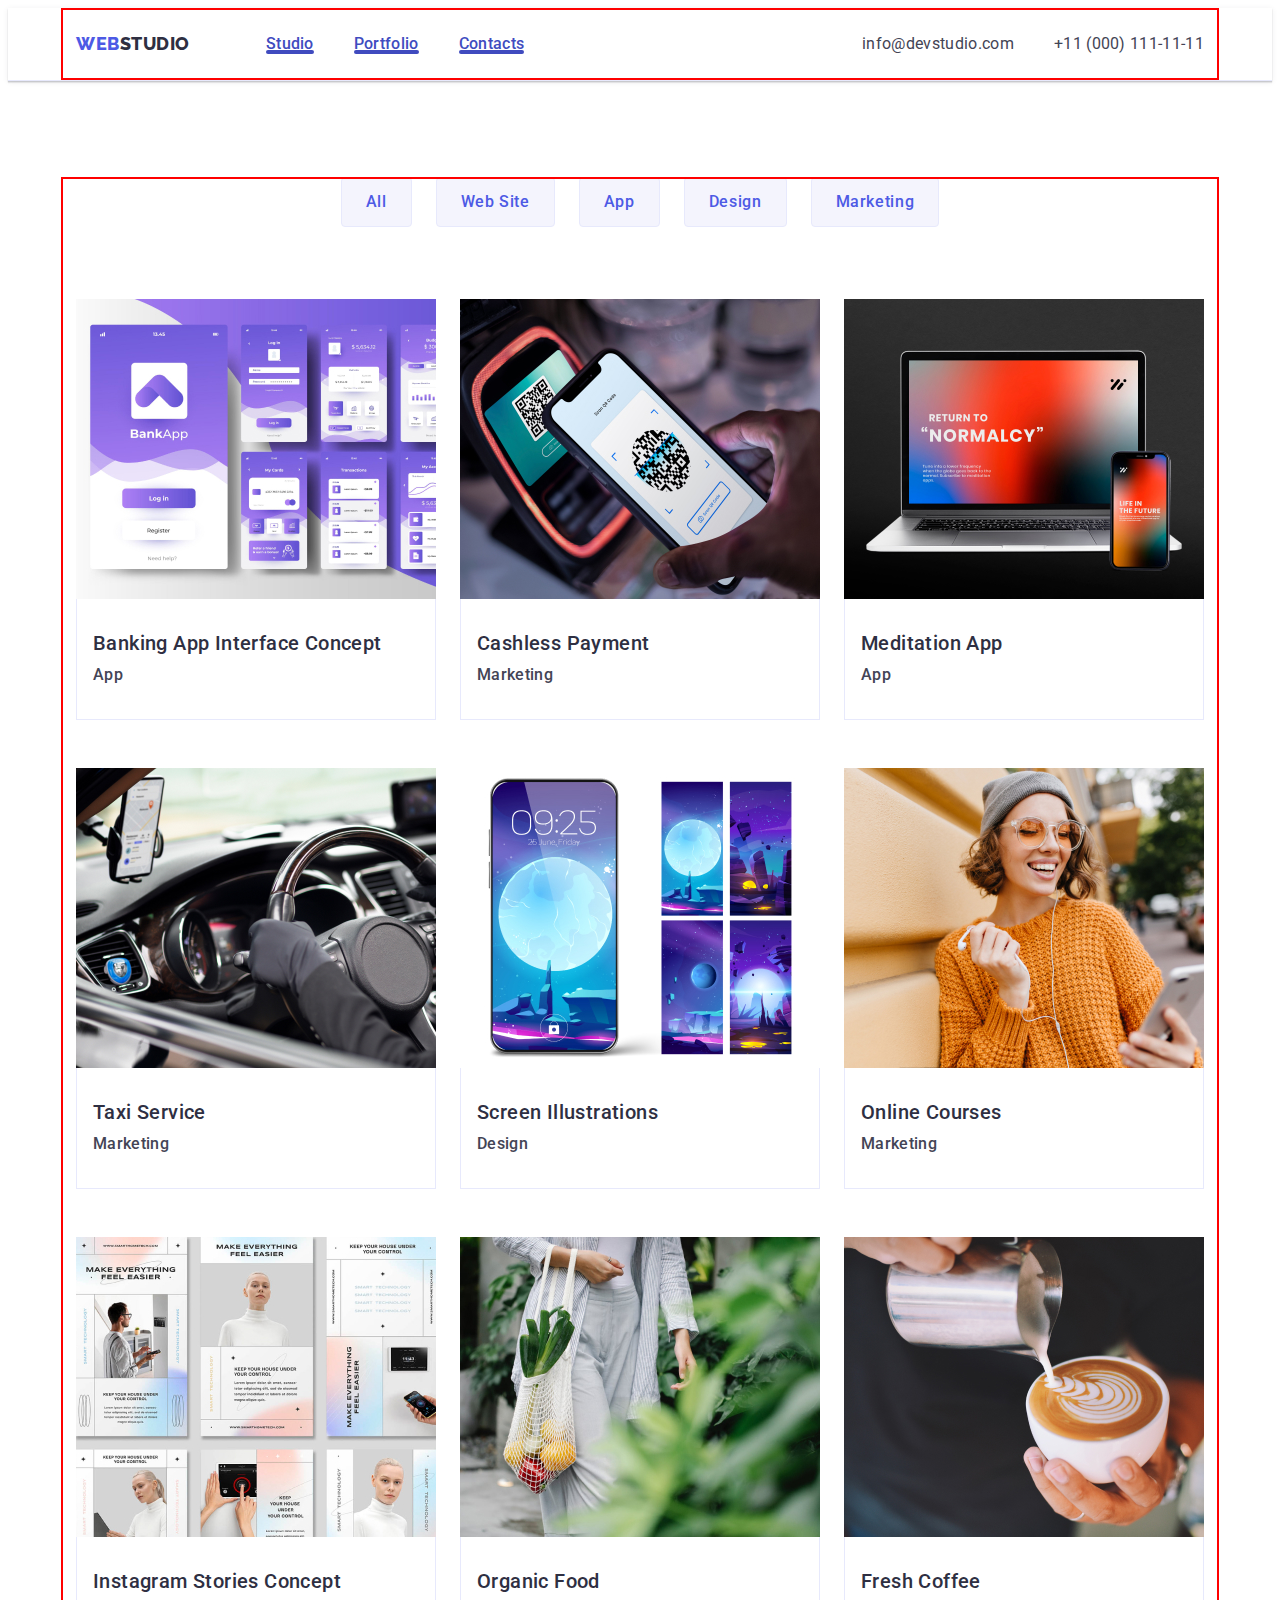
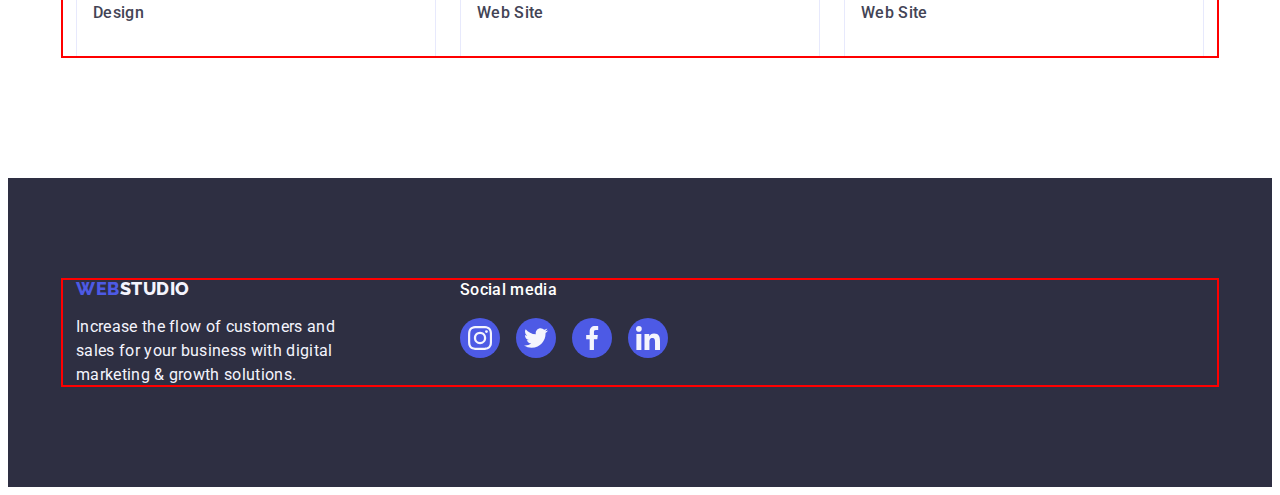
==== commit 2dcef2e0: "overlay" ====
--- a/portfolio.html
+++ b/portfolio.html
@@ -93,13 +93,11 @@
                     width="360"
                     height="300"
                   />
-                  <div class="overlay">
-                    <p class="overlay-text">
-                      14 Stylish and User-Friendly App Design Concepts · Task
-                      Manager App · Calorie Tracker App · Exotic Fruit Ecommerce
-                      App · Cloud Storage App
-                    </p>
-                  </div>
+                  <p class="overlay-text">
+                    14 Stylish and User-Friendly App Design Concepts · Task
+                    Manager App · Calorie Tracker App · Exotic Fruit Ecommerce
+                    App · Cloud Storage App
+                  </p>
                 </div>
                 <div class="app">
                   <h2 class="row-subtitle">Banking App Interface Concept</h2>
@@ -117,13 +115,11 @@
                     width="360"
                     height="300"
                   />
-                  <div class="overlay">
-                    <p class="overlay-text">
-                      14 Stylish and User-Friendly App Design Concepts · Task
-                      Manager App · Calorie Tracker App · Exotic Fruit Ecommerce
-                      App · Cloud Storage App
-                    </p>
-                  </div>
+                  <p class="overlay-text">
+                    14 Stylish and User-Friendly App Design Concepts · Task
+                    Manager App · Calorie Tracker App · Exotic Fruit Ecommerce
+                    App · Cloud Storage App
+                  </p>
                 </div>
                 <div class="app">
                   <h2 class="row-subtitle">Cashless Payment</h2>
@@ -141,13 +137,11 @@
                     width="360"
                     height="300"
                   />
-                  <div class="overlay">
-                    <p class="overlay-text">
-                      14 Stylish and User-Friendly App Design Concepts · Task
-                      Manager App · Calorie Tracker App · Exotic Fruit Ecommerce
-                      App · Cloud Storage App
-                    </p>
-                  </div>
+                  <p class="overlay-text">
+                    14 Stylish and User-Friendly App Design Concepts · Task
+                    Manager App · Calorie Tracker App · Exotic Fruit Ecommerce
+                    App · Cloud Storage App
+                  </p>
                 </div>
                 <div class="app">
                   <h2 class="row-subtitle">Meditation App</h2>
@@ -165,13 +159,11 @@
                     width="360"
                     height="300"
                   />
-                  <div class="overlay">
-                    <p class="overlay-text">
-                      14 Stylish and User-Friendly App Design Concepts · Task
-                      Manager App · Calorie Tracker App · Exotic Fruit Ecommerce
-                      App · Cloud Storage App
-                    </p>
-                  </div>
+                  <p class="overlay-text">
+                    14 Stylish and User-Friendly App Design Concepts · Task
+                    Manager App · Calorie Tracker App · Exotic Fruit Ecommerce
+                    App · Cloud Storage App
+                  </p>
                 </div>
                 <div class="app">
                   <h2 class="row-subtitle">Taxi Service</h2>
@@ -189,13 +181,11 @@
                     width="360"
                     height="300"
                   />
-                  <div class="overlay">
-                    <p class="overlay-text">
-                      14 Stylish and User-Friendly App Design Concepts · Task
-                      Manager App · Calorie Tracker App · Exotic Fruit Ecommerce
-                      App · Cloud Storage App
-                    </p>
-                  </div>
+                  <p class="overlay-text">
+                    14 Stylish and User-Friendly App Design Concepts · Task
+                    Manager App · Calorie Tracker App · Exotic Fruit Ecommerce
+                    App · Cloud Storage App
+                  </p>
                 </div>
                 <div class="app">
                   <h2 class="row-subtitle">Screen Illustrations</h2>
@@ -213,13 +203,11 @@
                     width="360"
                     height="300"
                   />
-                  <div class="overlay">
-                    <p class="overlay-text">
-                      14 Stylish and User-Friendly App Design Concepts · Task
-                      Manager App · Calorie Tracker App · Exotic Fruit Ecommerce
-                      App · Cloud Storage App
-                    </p>
-                  </div>
+                  <p class="overlay-text">
+                    14 Stylish and User-Friendly App Design Concepts · Task
+                    Manager App · Calorie Tracker App · Exotic Fruit Ecommerce
+                    App · Cloud Storage App
+                  </p>
                 </div>
                 <div class="app">
                   <h2 class="row-subtitle">Online Courses</h2>
@@ -237,13 +225,11 @@
                     width="360"
                     height="300"
                   />
-                  <div class="overlay">
-                    <p class="overlay-text">
-                      14 Stylish and User-Friendly App Design Concepts · Task
-                      Manager App · Calorie Tracker App · Exotic Fruit Ecommerce
-                      App · Cloud Storage App
-                    </p>
-                  </div>
+                  <p class="overlay-text">
+                    14 Stylish and User-Friendly App Design Concepts · Task
+                    Manager App · Calorie Tracker App · Exotic Fruit Ecommerce
+                    App · Cloud Storage App
+                  </p>
                 </div>
                 <div class="app">
                   <h2 class="row-subtitle">Instagram Stories Concept</h2>
@@ -261,13 +247,11 @@
                     width="360"
                     height="300"
                   />
-                  <div class="overlay">
-                    <p class="overlay-text">
-                      14 Stylish and User-Friendly App Design Concepts · Task
-                      Manager App · Calorie Tracker App · Exotic Fruit Ecommerce
-                      App · Cloud Storage App
-                    </p>
-                  </div>
+                  <p class="overlay-text">
+                    14 Stylish and User-Friendly App Design Concepts · Task
+                    Manager App · Calorie Tracker App · Exotic Fruit Ecommerce
+                    App · Cloud Storage App
+                  </p>
                 </div>
                 <div class="app">
                   <h2 class="row-subtitle">Organic Food</h2>
@@ -285,13 +269,11 @@
                     width="360"
                     height="300"
                   />
-                  <div class="overlay">
-                    <p class="overlay-text">
-                      14 Stylish and User-Friendly App Design Concepts · Task
-                      Manager App · Calorie Tracker App · Exotic Fruit Ecommerce
-                      App · Cloud Storage App
-                    </p>
-                  </div>
+                  <p class="overlay-text">
+                    14 Stylish and User-Friendly App Design Concepts · Task
+                    Manager App · Calorie Tracker App · Exotic Fruit Ecommerce
+                    App · Cloud Storage App
+                  </p>
                 </div>
                 <div class="app">
                   <h2 class="row-subtitle">Fresh Coffee</h2>
--- a/css/styles.css
+++ b/css/styles.css
@@ -142,7 +142,6 @@
 
 /* Header styles */
 .header {
-  position: fixed;
   z-index: var(--header-idx);
 
   width: 100%;
@@ -177,7 +176,7 @@
   font-size: 16px;
   line-height: 1.5;
   letter-spacing: 0.02em;
-  color: var(--color-grey);
+  color: var(--color-ocean);
 
   transition: color 250ms cubic-bezier(0.4, 0, 0.2, 1);
 }
@@ -212,9 +211,9 @@
   width: 100%;
   height: 4px;
   border-radius: 2px;
+  background-color: var(--color-ocean);
 }
 .header-nav-link.active::after {
-  background-color: var(--color-ocean);
   color: var(--color-ocean);
 }
 
@@ -230,7 +229,6 @@
 }
 
 .header-nav-item {
-  color: var(--color-ocean);
 }
 .header-address {
   font-style: normal;
@@ -613,7 +611,6 @@
 /*Modal window */
 
 .backdrop {
-  display: none;
   position: fixed;
   top: 0;
   left: 0;
@@ -621,7 +618,7 @@
   width: 100%;
   height: 100%;
 
-  background: rgba(46, 47, 66, 0.4);
+  background-color: rgba(46, 47, 66, 0.4);
   backdrop-filter: blur (2px);
   z-index: var(--modal-idx);
 
@@ -635,8 +632,8 @@
 }
 .modal {
   position: absolute;
-  top: calc(50% - 292px);
-  left: calc(50% - 204px);
+  top: 50%;
+  left: 50%;
   transform: translate(-50%, -50%) scale(1);
 
   width: 408px;
@@ -655,10 +652,11 @@
   align-items: center;
   justify-content: center;
 
+  top: 24px;
+  right: 24px;
   width: 24px;
   height: 24px;
-  top: 24px;
-  right: 24px;
+
   padding: 0;
   border-radius: 50%;
 
@@ -672,19 +670,14 @@
 .modal-close-btn:focus {
   background-color: var(--color-ocean);
   border: none;
+  fill: var(--color-white);
 }
 
 .modal-close-icon {
   width: 8px;
   height: 8px;
-  background: #2e2f42;
 
   transition: fill 250ms cubic-bezier(0.4, 0, 0.2, 1);
-}
-
-.modal-close-icon:hover,
-.modal-close-icon:focus {
-  fill: var(--color-white);
 }
 
 /* PORTFOLIO */
@@ -701,10 +694,6 @@
   margin-bottom: 72px;
 }
 .filters-list-item {
-  transition: color 250ms cubic-bezier(0.4, 0, 0.2, 1),
-    background-color 250ms cubic-bezier(0.4, 0, 0.2, 1),
-    border-color 250ms cubic-bezier(0.4, 0, 0.2, 1),
-    box-shadow 250ms cubic-bezier(0.4, 0, 0.2, 1);
 }
 
 .filters-button-all {
@@ -720,6 +709,11 @@
   padding: 12px 24px;
   border: 1px solid var(--color-cornflower);
   border-radius: 4px;
+
+  transition: color 250ms cubic-bezier(0.4, 0, 0.2, 1),
+    background-color 250ms cubic-bezier(0.4, 0, 0.2, 1),
+    border-color 250ms cubic-bezier(0.4, 0, 0.2, 1),
+    box-shadow 250ms cubic-bezier(0.4, 0, 0.2, 1);
 }
 .filters-button-all:hover,
 .filters-button-all:focus {
@@ -743,21 +737,23 @@
 .row-list-item {
   width: calc((100% - 48px) / 3);
   display: block;
-
-  transition: box-shadow 250ms cubic-bezier(0.4, 0, 0.2, 1);
 }
 .row-link {
   display: block;
-}
-.row-link:hover,
-.row-link:focus {
+  transition: box-shadow 250ms cubic-bezier(0.4, 0, 0.2, 1);
+}
+.row-link:hover .overlay-text,
+.row-link:focus .overlay-text {
   box-shadow: 0px 1px 6px rgba(46, 47, 66, 0.08),
     0px 1px 1px rgba(46, 47, 66, 0.16), 0px 2px 1px rgba(46, 47, 66, 0.08);
+  transform: translateY(0%);
 }
 
 .row-thumb {
   position: relative;
-}
+  overflow: hidden;
+}
+
 .row-list-img {
 }
 
@@ -773,6 +769,8 @@
   mix-blend-mode: normal;
 }
 .overlay-text {
+  position: absolute;
+  top: 0px;
   font-family: 'Roboto';
   font-style: normal;
   font-weight: 400;
@@ -780,12 +778,14 @@
   line-height: 1.5;
   letter-spacing: 0.02em;
 
-  position: absolute;
-  width: 296px;
-  height: 96px;
-  left: 32px;
-  top: 40px;
+  width: 100%;
+  height: 100%;
+  padding: 40px 32px;
+
   color: var(--color-cloud);
+  background-color: var(--color-iris);
+  transform: translateY(100%);
+  transition: transform 250ms cubic-bezier(0.4, 0, 0.2, 1);
 }
 
 .app {
